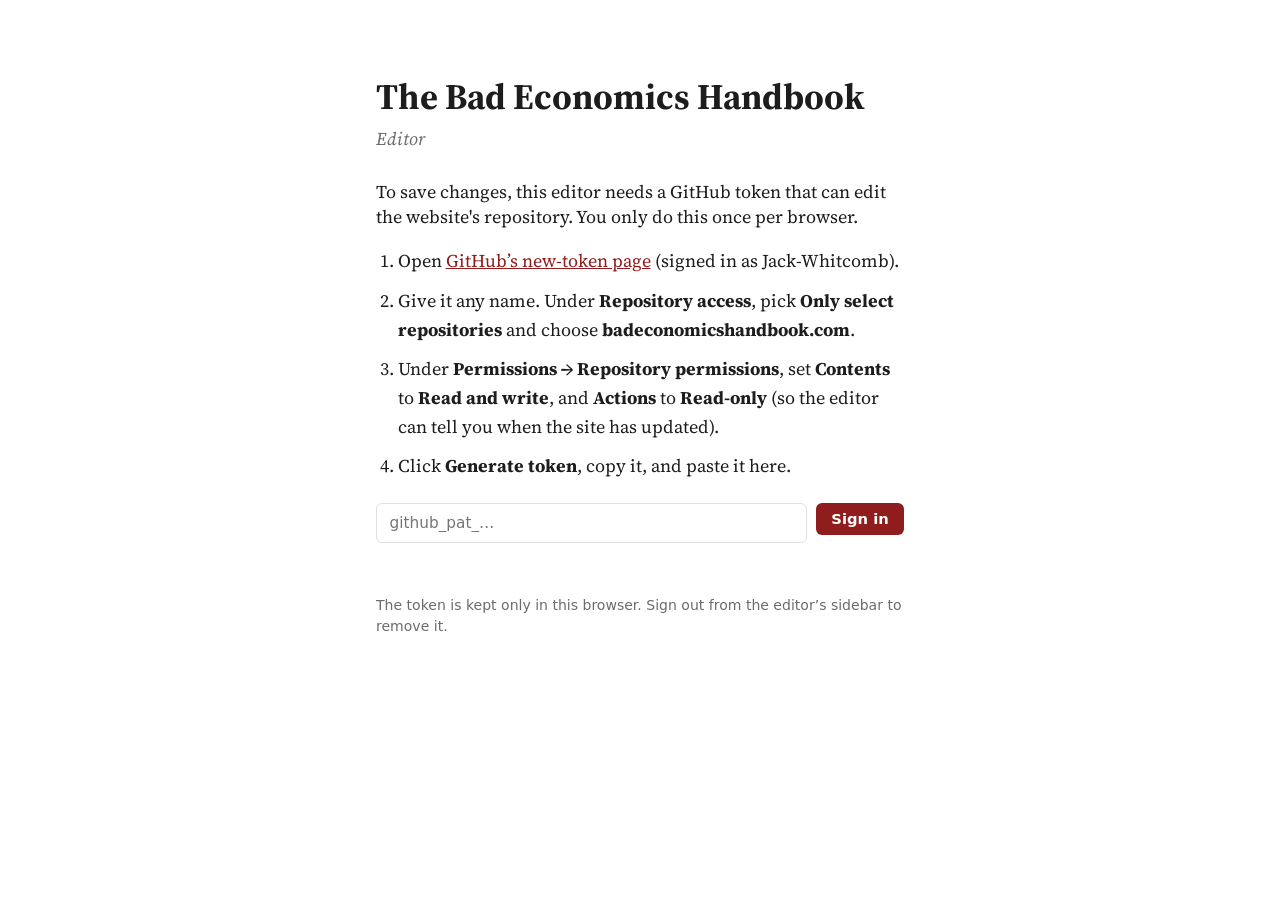
==== editor/index.html @ 4de85e7d "Add a web editor at /editor/ and point "Edit this page" to it The editor shows each page as it looks" ====
<!doctype html>
<html lang="en">
<head>
<meta charset="utf-8">
<meta name="viewport" content="width=device-width, initial-scale=1">
<meta name="robots" content="noindex, nofollow">
<title>Editor · The Bad Economics Handbook</title>
<link rel="icon" href="../images/cover.jpg">
<link rel="preconnect" href="https://fonts.googleapis.com">
<link rel="preconnect" href="https://fonts.gstatic.com" crossorigin>
<link href="https://fonts.googleapis.com/css2?family=Source+Serif+4:ital,opsz,wght@0,8..60,400;0,8..60,600;0,8..60,700;1,8..60,400;1,8..60,600&display=swap" rel="stylesheet">
<link rel="stylesheet" href="editor.css">
</head>
<body>

<!-- Sign-in: a GitHub token that can write to the site's repository -->
<div id="signin" class="signin" hidden>
  <h1>The Bad Economics Handbook</h1>
  <p class="lede">Editor</p>
  <p>To save changes, this editor needs a GitHub token that can edit the website's repository. You only do this once per browser.</p>
  <ol>
    <li>Open <a id="token-link" href="https://github.com/settings/personal-access-tokens/new" target="_blank" rel="noopener">GitHub’s new-token page</a> (signed in as Jack-Whitcomb).</li>
    <li>Give it any name. Under <b>Repository access</b>, pick <b>Only select repositories</b> and choose <b>badeconomicshandbook.com</b>.</li>
    <li>Under <b>Permissions → Repository permissions</b>, set <b>Contents</b> to <b>Read and write</b>, and <b>Actions</b> to <b>Read-only</b> (so the editor can tell you when the site has updated).</li>
    <li>Click <b>Generate token</b>, copy it, and paste it here.</li>
  </ol>
  <form id="signin-form" class="field">
    <input id="token" type="password" placeholder="github_pat_…" autocomplete="off" spellcheck="false" aria-label="GitHub token">
    <button class="btn primary" type="submit">Sign in</button>
  </form>
  <div id="signin-err" class="err"></div>
  <p class="fine">The token is kept only in this browser. Sign out from the editor’s sidebar to remove it.</p>
</div>

<div id="shell" class="shell" hidden>
  <aside id="side" class="side">
    <a class="side-title" href="../">The Bad Economics Handbook</a>
    <div class="side-sub">Editor</div>
    <ul id="pages" class="pages"></ul>
    <div class="side-foot">
      <a id="gh-link" class="linkbtn" target="_blank" rel="noopener">Open this page on GitHub</a>
      <button id="help-btn" class="linkbtn" type="button">Keyboard shortcuts</button>
      <button id="signout" class="linkbtn" type="button">Sign out</button>
    </div>
  </aside>

  <div class="main">
    <header class="bar">
      <button id="menu-btn" class="tb menu-btn" type="button" title="Pages" aria-label="Pages">
        <svg viewBox="0 0 16 16" fill="none" stroke="currentColor" stroke-width="1.6" stroke-linecap="round"><path d="M2.5 4h11M2.5 8h11M2.5 12h11"/></svg>
      </button>
      <div class="tools" id="tools">
        <button class="tb serif" data-cmd="bold" type="button" title="Bold (Ctrl+B)"><b>B</b></button>
        <button class="tb serif" data-cmd="italic" type="button" title="Italic (Ctrl+I)"><i>I</i></button>
        <button class="tb serif" data-cmd="superscript" type="button" title="Superscript">x<sup style="font-size:.6em">2</sup></button>
        <button class="tb" data-cmd="link" type="button" title="Link (Ctrl+K)" aria-label="Link">
          <svg viewBox="0 0 16 16" fill="none" stroke="currentColor" stroke-width="1.5" stroke-linecap="round"><path d="M6.6 9.4a2.6 2.6 0 0 0 3.7 0l2.4-2.4a2.6 2.6 0 0 0-3.7-3.7l-.9.9"/><path d="M9.4 6.6a2.6 2.6 0 0 0-3.7 0L3.3 9a2.6 2.6 0 0 0 3.7 3.7l.9-.9"/></svg>
        </button>
        <button class="tb" data-cmd="note" type="button" title="Add a footnote at the cursor (Ctrl+Shift+F)">
          <svg viewBox="0 0 16 16" fill="none" stroke="currentColor" stroke-width="1.5" stroke-linecap="round"><path d="M3 12.5h7M3 9.5h10"/><path d="M11.5 2v5M9 4.5h5"/></svg>Note
        </button>
        <span class="sep"></span>
        <button class="tb" data-cmd="undo" type="button" title="Undo (Ctrl+Z)" aria-label="Undo">
          <svg viewBox="0 0 16 16" fill="none" stroke="currentColor" stroke-width="1.5" stroke-linecap="round" stroke-linejoin="round"><path d="M5.5 3.5 2.5 6.5l3 3"/><path d="M2.5 6.5h7a3.5 3.5 0 0 1 0 7H7"/></svg>
        </button>
        <button class="tb" data-cmd="redo" type="button" title="Redo (Ctrl+Shift+Z)" aria-label="Redo">
          <svg viewBox="0 0 16 16" fill="none" stroke="currentColor" stroke-width="1.5" stroke-linecap="round" stroke-linejoin="round"><path d="m10.5 3.5 3 3-3 3"/><path d="M13.5 6.5h-7a3.5 3.5 0 0 0 0 7H9"/></svg>
        </button>
      </div>
      <div id="status" class="status"><span class="pip"></span><span class="txt"></span></div>
      <a id="view-live" class="btn view-live" target="_blank" rel="noopener">View page</a>
      <button id="publish" class="btn primary" type="button" disabled>Review &amp; publish</button>
    </header>
    <div id="banner" class="banner" hidden></div>
    <main class="page"><article id="doc" class="doc"></article></main>
  </div>
</div>

<dialog id="review"><div class="dlg" id="review-inner"></div></dialog>
<div id="toast" class="toast" role="status"></div>

<script src="md.js"></script>
<script src="editor.js"></script>
</body>
</html>
---- editor/editor.css ----
/* Web editor for The Bad Economics Handbook. The page column copies the site's look (theme.scss, _tiers.scss). */
:root {
  --bg: #ffffff; --text: #1d1d1d; --muted: #6b6b6b; --faint: rgba(0,0,0,.06); --line: rgba(128,128,128,.25);
  --accent: #8f1d1d; --accent-ink: #fff; --accent-soft: rgba(143,29,29,.09); --link: #8f1d1d;
  --chrome: #fafaf8; --chrome-line: #e6e4df; --pop: #ffffff; --shadow: 0 8px 30px rgba(0,0,0,.14), 0 1px 3px rgba(0,0,0,.08);
  --ins: rgba(46,125,50,.16); --del: rgba(183,28,28,.14); --code-bg: #f4f3f0; --warn: #9a5b00;
  --ui: system-ui, -apple-system, "Segoe UI", Roboto, sans-serif;
  --serif: "Source Serif 4", Georgia, serif;
  color-scheme: light;
}
@media (prefers-color-scheme: dark) {
  :root:not([data-theme="light"]) {
    --bg: #17171a; --text: #e4e2dd; --muted: #9b9890; --faint: rgba(255,255,255,.06); --line: rgba(160,160,160,.25);
    --accent: #e07a6b; --accent-ink: #17171a; --accent-soft: rgba(224,122,107,.13); --link: #e98b7d;
    --chrome: #1d1d21; --chrome-line: #2e2e33; --pop: #232327; --shadow: 0 8px 30px rgba(0,0,0,.5);
    --ins: rgba(102,187,106,.2); --del: rgba(239,83,80,.2); --code-bg: #222226; --warn: #f0b35a;
    color-scheme: dark;
  }
}
:root[data-theme="dark"] {
  --bg: #17171a; --text: #e4e2dd; --muted: #9b9890; --faint: rgba(255,255,255,.06); --line: rgba(160,160,160,.25);
  --accent: #e07a6b; --accent-ink: #17171a; --accent-soft: rgba(224,122,107,.13); --link: #e98b7d;
  --chrome: #1d1d21; --chrome-line: #2e2e33; --pop: #232327; --shadow: 0 8px 30px rgba(0,0,0,.5);
  --ins: rgba(102,187,106,.2); --del: rgba(239,83,80,.2); --code-bg: #222226; --warn: #f0b35a;
  color-scheme: dark;
}

* { box-sizing: border-box; }
html { font-size: 18px; }
body { margin: 0; background: var(--bg); color: var(--text); font-family: var(--serif); }
button, input, select, textarea { font: inherit; color: inherit; }
[hidden] { display: none !important; }
a { color: var(--link); }

/* ---------- Sign-in ---------- */
.signin { max-width: 560px; margin: 8vh auto; padding: 0 16px; }
.signin h1 { font-size: 2rem; margin: 0 0 .25rem; }
.signin .lede { color: var(--muted); margin: 0 0 1.6rem; font-style: italic; }
.signin ol { padding-left: 1.2rem; line-height: 1.6; }
.signin li { margin-bottom: .6rem; }
.signin .field { display: flex; gap: .5rem; margin-top: 1.2rem; }
.signin input { flex: 1; min-width: 0; padding: .55rem .7rem; border: 1px solid var(--line); border-radius: 6px; background: transparent; font-family: var(--ui); font-size: .85rem; }
.signin .err { color: var(--accent); font-family: var(--ui); font-size: .85rem; min-height: 1.2em; margin-top: .5rem; }
.signin .fine { color: var(--muted); font-family: var(--ui); font-size: .78rem; margin-top: 1.4rem; line-height: 1.5; }

/* ---------- Layout ---------- */
.shell { display: grid; grid-template-columns: 270px 1fr; min-height: 100vh; }
.side { position: sticky; top: 0; height: 100vh; overflow-y: auto; background: var(--chrome); border-right: 1px solid var(--chrome-line); padding: 1.1rem .9rem 2rem 1.1rem; }
.side-title { display: block; font-weight: 700; font-size: 1.05rem; line-height: 1.25; color: var(--text); text-decoration: none; }
.side-sub { font-family: var(--ui); font-size: .7rem; letter-spacing: .08em; text-transform: uppercase; color: var(--accent); margin: .3rem 0 1.1rem; font-weight: 650; }
.pages { list-style: none; margin: 0; padding: 0; }
.pages > li { margin-bottom: .2rem; }
.pages a.pg { display: block; font-size: .82rem; font-weight: 700; line-height: 1.3; padding: .32rem .4rem; border-radius: 5px; color: var(--text); text-decoration: none; }
.pages a.pg:hover { background: var(--faint); }
.pages a.pg.cur { color: var(--accent); background: var(--accent-soft); }
.pages a.pg .dot { display: inline-block; width: 6px; height: 6px; border-radius: 50%; background: var(--warn); margin-left: .35rem; vertical-align: .15em; }
.outline { list-style: none; margin: .2rem 0 .7rem .5rem; padding-left: .6rem; border-left: 1px solid var(--line); }
.outline a { display: block; font-size: .74rem; line-height: 1.35; padding: .25rem 0; color: var(--muted); text-decoration: none; }
.outline a:hover { color: var(--accent); }
.side-foot { margin-top: 1.5rem; padding-top: .8rem; border-top: 1px solid var(--chrome-line); display: flex; flex-direction: column; gap: .3rem; align-items: flex-start; }
.linkbtn { background: none; border: 0; padding: .2rem 0; font-family: var(--ui); font-size: .75rem; color: var(--muted); cursor: pointer; text-decoration: none; }
.linkbtn:hover { color: var(--accent); }

.main { min-width: 0; }
.bar { position: sticky; top: 0; z-index: 20; display: flex; align-items: center; gap: .4rem; flex-wrap: wrap;
  padding: .45rem 1rem; background: color-mix(in srgb, var(--bg) 92%, transparent); backdrop-filter: blur(8px);
  border-bottom: 1px solid var(--chrome-line); font-family: var(--ui); font-size: .82rem; }
.tools { display: flex; align-items: center; gap: 2px; }
.tb { display: inline-flex; align-items: center; justify-content: center; gap: .3rem; min-width: 32px; height: 32px; padding: 0 .45rem;
  border: 0; border-radius: 6px; background: transparent; cursor: pointer; font-family: var(--ui); font-size: .85rem; color: var(--text); }
.tb:hover { background: var(--faint); }
.tb:disabled { opacity: .35; cursor: default; background: transparent; }
.tb svg { width: 16px; height: 16px; }
.tb.serif { font-family: var(--serif); font-size: 1rem; }
.sep { width: 1px; height: 20px; background: var(--chrome-line); margin: 0 .35rem; }
.status { margin-left: auto; color: var(--muted); font-size: .78rem; white-space: nowrap; display: flex; align-items: center; gap: .4rem; }
.status .pip { width: 7px; height: 7px; border-radius: 50%; background: var(--muted); }
.status.changed .pip { background: var(--warn); }
.status.busy .pip { background: var(--accent); animation: pulse 1s infinite alternate; }
.status.ok .pip { background: #2e7d32; }
.status.bad .pip { background: #b71c1c; }
@keyframes pulse { to { opacity: .25; } }
.btn { display: inline-flex; align-items: center; gap: .35rem; height: 32px; padding: 0 .85rem; border-radius: 6px; border: 0; cursor: pointer;
  font-family: var(--ui); font-size: .82rem; text-decoration: none; background: transparent; color: var(--text); box-shadow: inset 0 0 0 1px var(--chrome-line); white-space: nowrap; }
.btn:hover { background: var(--faint); }
.btn.primary { background: var(--accent); color: var(--accent-ink); box-shadow: none; font-weight: 600; }
.btn.primary:hover { filter: brightness(1.08); }
.btn.primary:disabled { opacity: .45; cursor: default; filter: none; }
.btn.danger { color: #b71c1c; }
.menu-btn { display: none; }

.banner { max-width: 760px; margin: 1rem auto 0; padding: .7rem 1rem; border-radius: 8px; background: var(--accent-soft);
  font-family: var(--ui); font-size: .82rem; line-height: 1.5; display: flex; gap: .8rem; align-items: center; flex-wrap: wrap; }
.banner .grow { flex: 1 1 260px; }

/* ---------- The page (matches the site) ---------- */
.page { padding: 2rem 16px 40vh; }
.doc { max-width: 720px; margin: 0 auto; position: relative; }
.doc .title { font-size: 2.2rem; font-weight: 700; line-height: 1.2; margin: .5rem 0 1.4rem; outline: none; }
.doc p, .doc li { line-height: 1.6; }
.doc p { margin: 0 0 1rem; }
.doc h2 { font-size: 1.6rem; font-weight: 600; line-height: 1.25; margin: 2.5rem 0 1rem; padding-top: .5rem; border-top: 1px solid var(--line); }
.doc h3 { font-size: 1.3rem; font-weight: 600; margin: 2rem 0 .8rem; }
.doc h4, .doc h5, .doc h6 { font-size: 1.1rem; font-weight: 600; margin: 1.6rem 0 .6rem; }
.doc blockquote { margin: 0 0 1rem; padding: .1rem 0 .1rem 1.1rem; border-left: 3px solid var(--line); color: color-mix(in srgb, var(--text) 82%, var(--bg)); }
.doc blockquote p:last-child { margin-bottom: 0; }
.doc ul, .doc ol { margin: 0 0 1rem; padding-left: 1.6rem; }
.doc li p { margin: 0 0 .4rem; }
.doc a { color: var(--link); text-decoration: underline; text-decoration-thickness: 1px; text-underline-offset: 2px; cursor: text; }
.doc code { font-family: ui-monospace, Menlo, Consolas, monospace; font-size: .85em; background: var(--code-bg); padding: .05em .3em; border-radius: 3px; }
.doc img { display: block; max-width: 100%; height: auto; margin: 0 auto; border-radius: 3px; }

.u { outline: none; border-radius: 2px; caret-color: var(--accent); }
.u:focus { box-shadow: -10px 0 0 -7px var(--accent-soft); }
.u.empty::before { content: attr(data-ph); color: var(--muted); opacity: .6; pointer-events: none; }
.u.empty { min-height: 1.6em; }

/* Blocks: handle on the left, "+" below */
.blk { position: relative; }
.gut { position: absolute; left: -42px; top: 0; width: 34px; display: flex; justify-content: center; opacity: 0; transition: opacity .12s; }
.k-heading > .gut { top: 3.1rem; }
.blk:hover > .gut, .blk:focus-within > .gut, .gut.open { opacity: 1; }
.handle { width: 26px; height: 26px; border: 0; border-radius: 5px; background: transparent; color: var(--muted); cursor: pointer; display: grid; place-items: center; margin-top: .15rem; }
.handle:hover { background: var(--faint); color: var(--text); }
.handle svg { width: 14px; height: 14px; }
.add { position: absolute; left: -38px; bottom: -4px; width: 26px; height: 18px; border: 0; border-radius: 5px; background: transparent; color: var(--muted);
  cursor: pointer; opacity: 0; display: grid; place-items: center; font-family: var(--ui); font-size: 1rem; line-height: 1; padding: 0; }
.blk:hover > .add, .add.open { opacity: .8; }
.add:hover { background: var(--faint); color: var(--accent); opacity: 1; }
.blk.flash { animation: flash 1.2s ease-out; }
@keyframes flash { from { background: var(--accent-soft); } to { background: transparent; } }

/* Footnote markers */
.fn { display: inline; padding: .05em .32em; margin: 0 .04em; border-radius: 4px; vertical-align: .55em;
  font-family: var(--ui); font-size: .62rem; font-weight: 650; line-height: 1.5; text-align: center;
  color: var(--accent); background: var(--accent-soft); cursor: pointer; user-select: none; }
.fn::after { content: attr(data-n); }
.fn:hover, .fn.on { background: var(--accent); color: var(--accent-ink); }
.fn.missing { color: #fff; background: #b71c1c; }

/* Things kept as Markdown inside text */
.raw { font-family: ui-monospace, Menlo, Consolas, monospace; font-size: .78em; background: var(--code-bg); border-radius: 3px; padding: .05em .3em; color: var(--muted); cursor: default; }
.raw.math { font-family: inherit; font-size: 1em; background: none; padding: 0; color: inherit; }
.raw.stray { color: var(--warn); background: color-mix(in srgb, var(--warn) 14%, transparent); font-weight: 700; cursor: help; }
.lit { /* an escaped character; looks like any other text */ }

/* Ratings (site: _tiers.scss) */
.rating { display: inline-block; font-family: var(--ui); font-size: .78rem; font-weight: 650; letter-spacing: .02em; padding: .12rem .55rem;
  border-radius: 999px; color: #fff; border: 0; cursor: pointer; vertical-align: .1em; background: #777; }
.tier-a { background: #2e7d32; } .tier-b { background: #00796b; } .tier-c { background: #b8860b; }
.tier-d { background: #d2691e; } .tier-f { background: #b71c1c; } .tier-superf { background: #111; box-shadow: inset 0 0 0 2px #b71c1c; }
.k-rating p { margin-bottom: 1rem; }

/* Images */
.k-image figure { margin: 1.25rem 0; position: relative; }
.k-image img { box-shadow: 0 0 0 1px var(--faint); }
:root[data-theme="dark"] .k-image img { background: #fff; }
@media (prefers-color-scheme: dark) { :root:not([data-theme="light"]) .k-image img { background: #fff; } }
.img-tools { position: absolute; top: .5rem; right: .5rem; display: flex; gap: 4px; opacity: 0; transition: opacity .12s; font-family: var(--ui); font-size: .75rem; }
.k-image:hover .img-tools, .img-tools:focus-within { opacity: 1; }
.img-tools button, .img-tools label { background: var(--pop); color: var(--text); border: 0; box-shadow: var(--shadow); border-radius: 6px; padding: .3rem .55rem; cursor: pointer; display: inline-flex; align-items: center; gap: .3rem; }
.img-tools input[type=range] { width: 90px; accent-color: var(--accent); }
.img-note { font-family: var(--ui); font-size: .72rem; color: var(--muted); text-align: center; margin-top: .4rem; }
.img-missing { border: 1px dashed var(--line); padding: 2rem; text-align: center; font-family: var(--ui); font-size: .8rem; color: var(--muted); }

/* Blocks kept as Markdown */
.rawblk { position: relative; border-radius: 6px; margin: 0 0 1rem; cursor: pointer; }
.rawblk:hover { box-shadow: 0 0 0 1px var(--line); }
.rawblk .tag { position: absolute; top: .3rem; right: .35rem; font-family: var(--ui); font-size: .65rem; letter-spacing: .05em; text-transform: uppercase;
  color: var(--muted); background: var(--bg); padding: .05rem .4rem; border-radius: 4px; opacity: 0; }
.rawblk:hover .tag { opacity: 1; }
.rawblk pre { margin: 0; padding: .7rem .8rem; background: var(--code-bg); border-radius: 6px; font-size: .72rem; line-height: 1.45; overflow-x: auto; white-space: pre; }
.rawblk .mathview { padding: .4rem 0; overflow-x: auto; text-align: center; }
.rawblk.comment { cursor: pointer; font-family: var(--ui); font-size: .72rem; color: var(--muted); padding: .1rem 0; }
.rawblk table { border-collapse: collapse; width: 100%; font-size: .85rem; }
.rawblk th, .rawblk td { border-bottom: 1px solid var(--line); padding: .3rem .5rem; text-align: left; vertical-align: top; }
.codeedit { margin: 0 0 1rem; }
.codeedit textarea { width: 100%; min-height: 6rem; padding: .7rem .8rem; border: 1px solid var(--accent); border-radius: 6px; background: var(--code-bg);
  font-family: ui-monospace, Menlo, Consolas, monospace; font-size: .75rem; line-height: 1.5; resize: vertical; outline: none; }
.codeedit .row { display: flex; gap: .4rem; justify-content: flex-end; margin-top: .35rem; align-items: center; }
.codeedit .hint { margin-right: auto; font-family: var(--ui); font-size: .72rem; color: var(--muted); }

/* ---------- Popovers & menus ---------- */
.pop { position: absolute; z-index: 50; background: var(--pop); color: var(--text); border-radius: 10px; box-shadow: var(--shadow);
  border: 1px solid var(--chrome-line); font-family: var(--ui); font-size: .82rem; min-width: 200px; max-width: min(440px, calc(100vw - 32px)); }
.menu { padding: .3rem; }
.menu button { display: flex; width: 100%; align-items: center; gap: .55rem; padding: .42rem .6rem; border: 0; border-radius: 6px; background: none; cursor: pointer; text-align: left; font-size: .82rem; }
.menu button:hover, .menu button:focus-visible { background: var(--faint); outline: none; }
.menu button.danger { color: #c62828; }
.menu hr { border: 0; border-top: 1px solid var(--chrome-line); margin: .3rem .2rem; }
.menu .lbl { font-size: .68rem; text-transform: uppercase; letter-spacing: .06em; color: var(--muted); padding: .35rem .6rem .15rem; }
.menu .k { margin-left: auto; color: var(--muted); font-size: .72rem; }
.menu svg { width: 15px; height: 15px; flex: none; color: var(--muted); }

.form { padding: .8rem .9rem .85rem; display: flex; flex-direction: column; gap: .55rem; width: 380px; max-width: 100%; }
.form .head { display: flex; align-items: baseline; gap: .5rem; font-weight: 650; }
.form .head .muted { font-weight: 400; color: var(--muted); font-size: .75rem; }
.form input[type=text], .form input[type=url], .form textarea { width: 100%; padding: .45rem .6rem; border: 1px solid var(--line); border-radius: 6px; background: var(--bg); outline: none; font-size: .82rem; }
.form input:focus, .form textarea:focus { border-color: var(--accent); }
.form .row { display: flex; gap: .4rem; align-items: center; flex-wrap: wrap; }
.form .row .grow { flex: 1; }
.form .help { color: var(--muted); font-size: .74rem; line-height: 1.45; }
.form .note-u { font-family: var(--serif); font-size: .9rem; line-height: 1.5; padding: .5rem .6rem; border: 1px solid var(--line); border-radius: 6px; background: var(--bg); overflow-wrap: anywhere; }
.form .note-u:focus { border-color: var(--accent); box-shadow: none; }
.form .note-u a { color: var(--link); }
.form .lab { display: flex; align-items: center; gap: .4rem; color: var(--muted); font-size: .74rem; }
.form .lab input { width: 7rem; padding: .25rem .45rem; }
.form .url { color: var(--muted); font-size: .74rem; overflow-wrap: anywhere; }
.tierpick { display: flex; flex-wrap: wrap; gap: .35rem; padding: .2rem 0; }

/* ---------- Review dialog ---------- */
dialog { border: 0; padding: 0; border-radius: 12px; box-shadow: var(--shadow); background: var(--pop); color: var(--text); width: min(880px, calc(100vw - 32px)); max-height: calc(100vh - 48px); }
dialog::backdrop { background: rgba(0,0,0,.35); }
.dlg { display: flex; flex-direction: column; max-height: calc(100vh - 48px); }
.dlg-head { padding: 1.1rem 1.3rem .6rem; }
.dlg-head h2 { margin: 0; font-size: 1.35rem; }
.dlg-head p { margin: .3rem 0 0; color: var(--muted); font-family: var(--ui); font-size: .8rem; }
.dlg-body { padding: .3rem 1.3rem 1rem; overflow-y: auto; }
.dlg-foot { padding: .8rem 1.3rem 1rem; border-top: 1px solid var(--chrome-line); display: flex; gap: .5rem; align-items: center; flex-wrap: wrap; font-family: var(--ui); font-size: .8rem; }
.dlg-foot input { flex: 1 1 260px; padding: .45rem .6rem; border: 1px solid var(--line); border-radius: 6px; background: var(--bg); font-size: .82rem; }
.hunk { margin: .8rem 0 1.1rem; }
.hunk .where { font-family: var(--ui); font-size: .7rem; text-transform: uppercase; letter-spacing: .06em; color: var(--muted); margin-bottom: .3rem; }
.hunk .line { font-size: .88rem; line-height: 1.6; padding: .35rem .6rem; border-radius: 6px; background: var(--faint); margin-bottom: .3rem; overflow-wrap: anywhere; white-space: pre-wrap; }
.hunk .line.plus { background: var(--ins); }
.hunk .line.minus { background: var(--del); }
.hunk ins { background: var(--ins); text-decoration: none; border-radius: 2px; box-shadow: 0 0 0 1px color-mix(in srgb, #2e7d32 35%, transparent); }
.hunk del { background: var(--del); border-radius: 2px; text-decoration-color: #b71c1c; }
.hunk .ctx { color: var(--muted); }
.steps { list-style: none; padding: 0; margin: .6rem 0; font-family: var(--ui); font-size: .85rem; }
.steps li { padding: .35rem 0; display: flex; gap: .55rem; align-items: center; }
.steps .ic { width: 18px; text-align: center; }
.warnbox { font-family: var(--ui); font-size: .8rem; line-height: 1.5; background: color-mix(in srgb, var(--warn) 14%, transparent); padding: .6rem .8rem; border-radius: 8px; margin: .6rem 0; }

.toast { position: fixed; left: 50%; bottom: 1.4rem; transform: translateX(-50%) translateY(calc(100% + 2rem)); visibility: hidden; background: var(--text); color: var(--bg);
  font-family: var(--ui); font-size: .82rem; padding: .55rem .9rem; border-radius: 8px; box-shadow: var(--shadow); transition: transform .2s; z-index: 60;
  display: flex; gap: .8rem; align-items: center; max-width: calc(100vw - 32px); }
.toast.show { transform: translateX(-50%) translateY(0); visibility: visible; }
.toast button { background: none; border: 0; color: inherit; font-weight: 650; text-decoration: underline; cursor: pointer; padding: 0; }

.loading { font-family: var(--ui); color: var(--muted); font-size: .85rem; padding: 3rem 0; text-align: center; }

/* ---------- Narrow screens ---------- */
@media (max-width: 1000px) {
  .shell { grid-template-columns: 1fr; }
  .side { position: fixed; z-index: 40; left: 0; top: 0; width: 290px; max-width: 85vw; transform: translateX(-105%); transition: transform .2s; box-shadow: var(--shadow); }
  .side.open { transform: none; }
  .menu-btn { display: inline-flex; }
}
@media (max-width: 820px) {
  .gut { left: -30px; }
  .add { left: -28px; }
  .page { padding-left: 34px; padding-right: 16px; }
  .status .txt { display: none; }
}
@media (max-width: 576px) { html { font-size: 16px; } .bar .view-live { display: none; } }
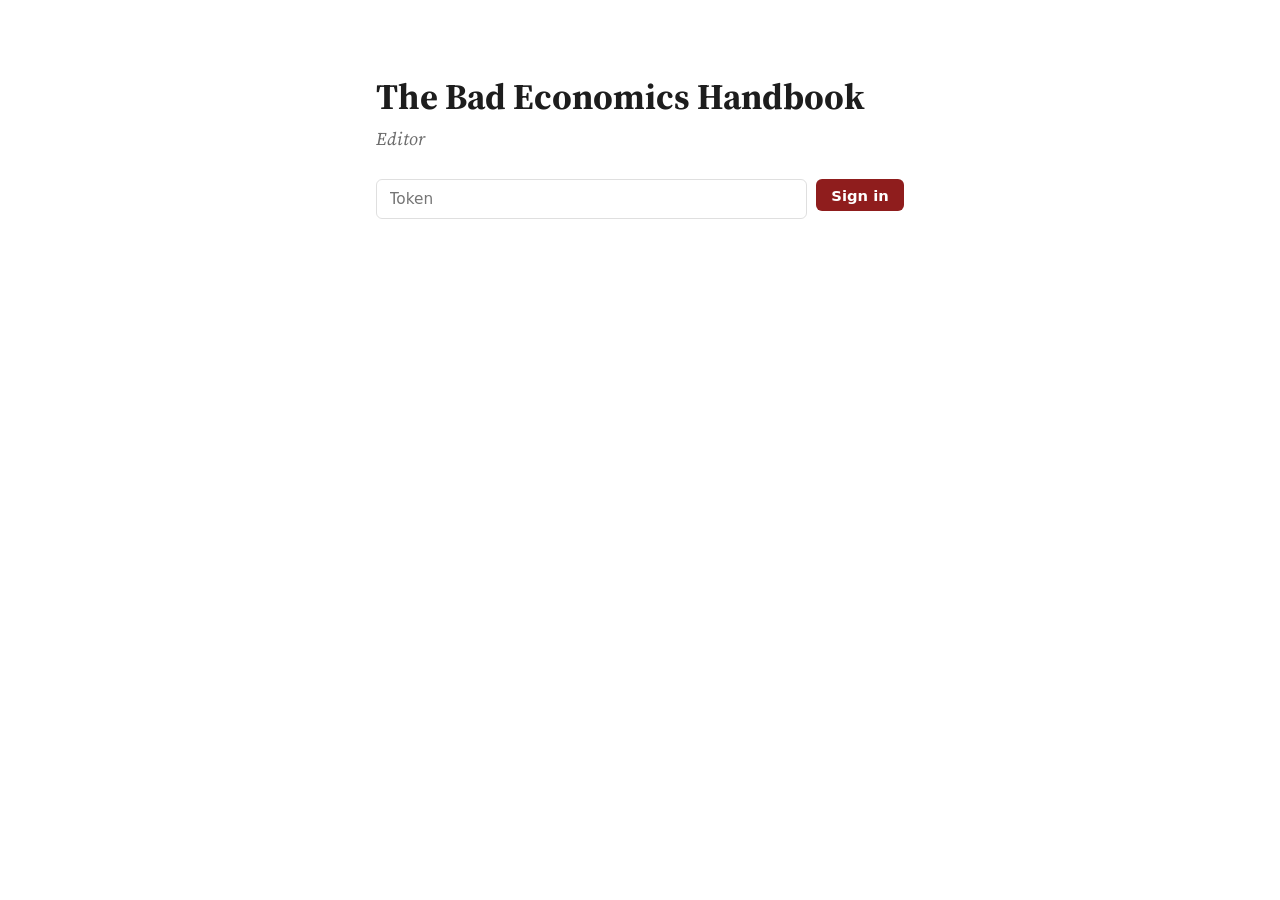
==== commit 2f1911cc: "Remove stray ** left from conversion (appendix, ch0, ch2, ch8); editor sign-in: no instructions Co-A" ====
--- a/editor/index.html
+++ b/editor/index.html
@@ -13,23 +13,16 @@
 </head>
 <body>
 
-<!-- Sign-in: a GitHub token that can write to the site's repository -->
+<!-- Sign-in: a GitHub token that can write to the site's repository (fine-grained, this repository only:
+     Contents read and write, Actions read-only) -->
 <div id="signin" class="signin" hidden>
   <h1>The Bad Economics Handbook</h1>
   <p class="lede">Editor</p>
-  <p>To save changes, this editor needs a GitHub token that can edit the website's repository. You only do this once per browser.</p>
-  <ol>
-    <li>Open <a id="token-link" href="https://github.com/settings/personal-access-tokens/new" target="_blank" rel="noopener">GitHub’s new-token page</a> (signed in as Jack-Whitcomb).</li>
-    <li>Give it any name. Under <b>Repository access</b>, pick <b>Only select repositories</b> and choose <b>badeconomicshandbook.com</b>.</li>
-    <li>Under <b>Permissions → Repository permissions</b>, set <b>Contents</b> to <b>Read and write</b>, and <b>Actions</b> to <b>Read-only</b> (so the editor can tell you when the site has updated).</li>
-    <li>Click <b>Generate token</b>, copy it, and paste it here.</li>
-  </ol>
   <form id="signin-form" class="field">
-    <input id="token" type="password" placeholder="github_pat_…" autocomplete="off" spellcheck="false" aria-label="GitHub token">
+    <input id="token" type="password" placeholder="Token" autocomplete="off" spellcheck="false" aria-label="GitHub token">
     <button class="btn primary" type="submit">Sign in</button>
   </form>
   <div id="signin-err" class="err"></div>
-  <p class="fine">The token is kept only in this browser. Sign out from the editor’s sidebar to remove it.</p>
 </div>
 
 <div id="shell" class="shell" hidden>
